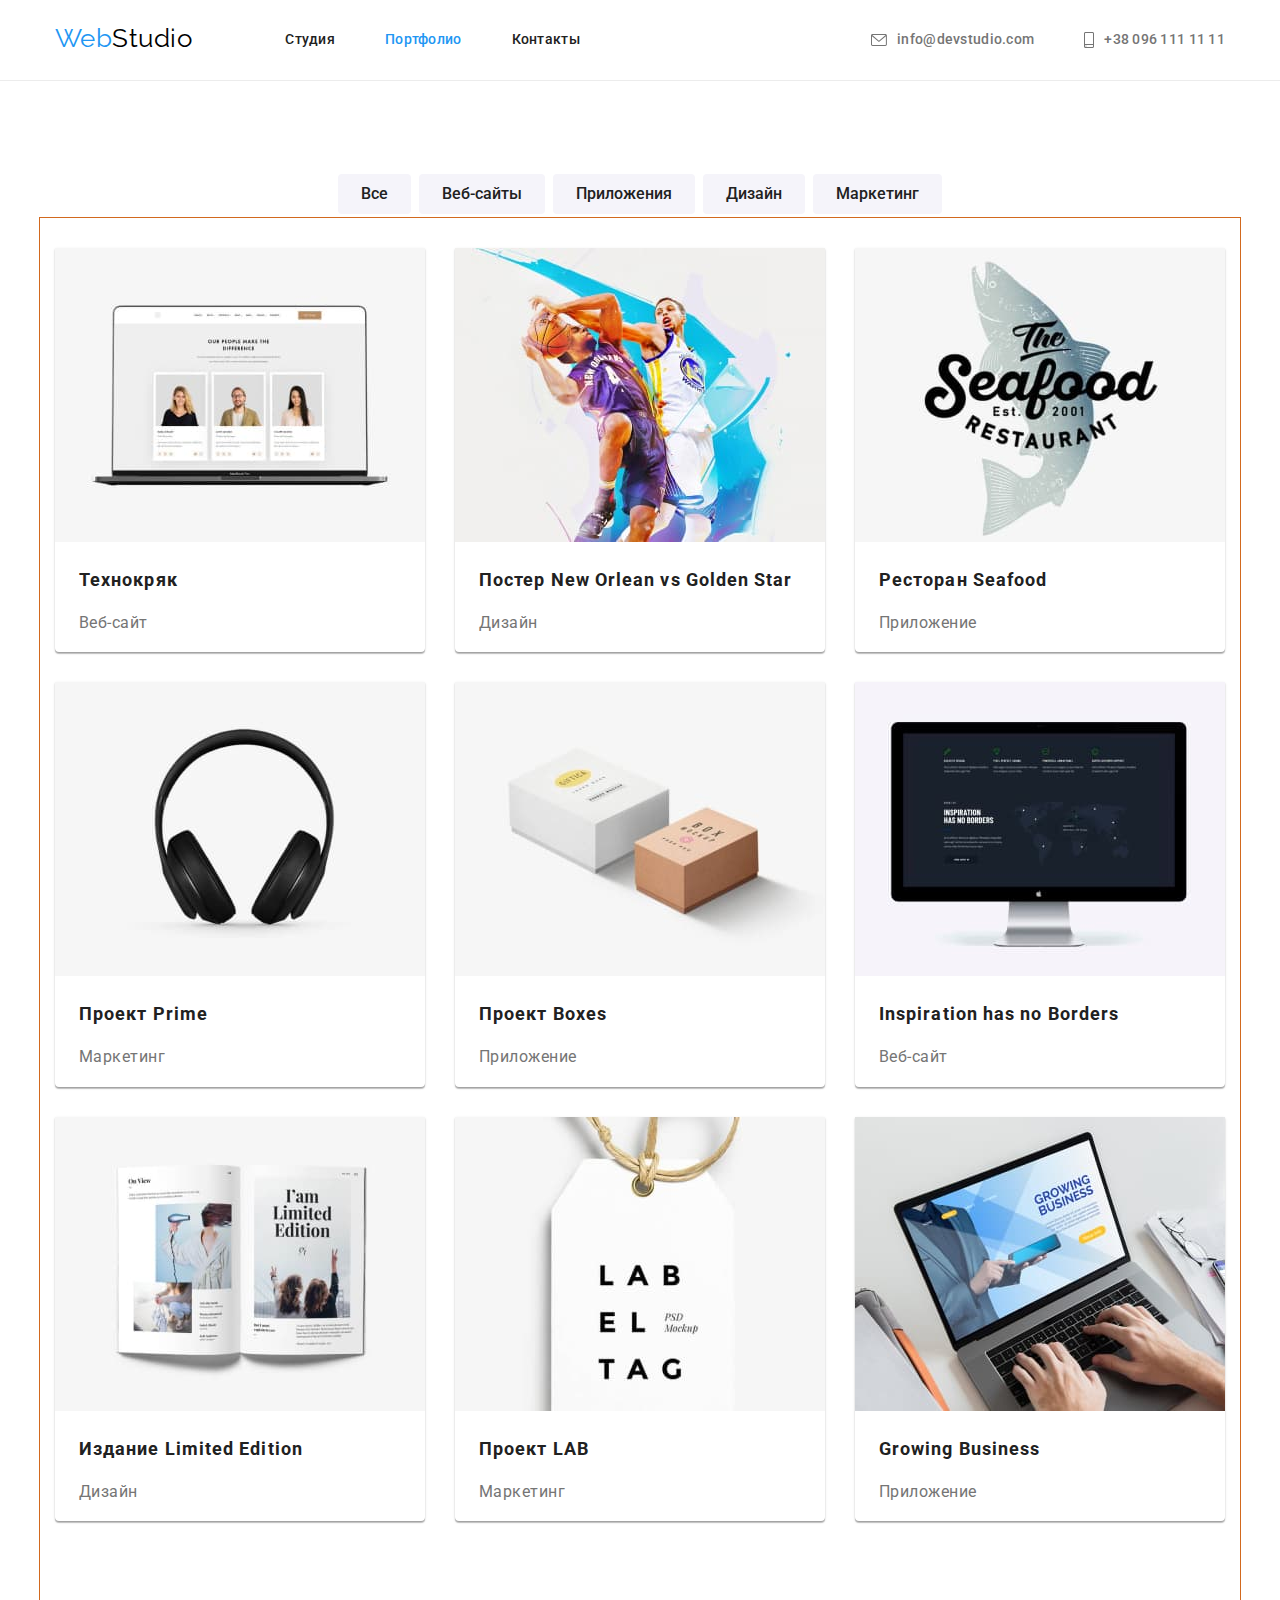
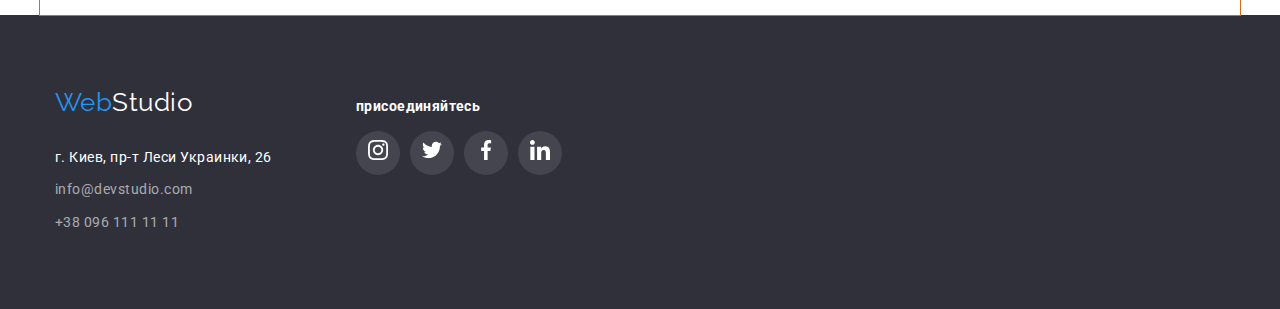
==== potrfolio.html @ 9ea330b9 "hero-button" ====
<!DOCTYPE html>
<html lang="en">
<head>
    <meta charset="UTF-8">
    <meta name="viewport" content="width=device-width, initial-scale=1.0">
    <title>Document</title>
    <link rel="preconnect" href="https://fonts.gstatic.com">
<link rel="stylesheet" href="https://fonts.googleapis.com/css2?family=Raleway:wght@700&family=Roboto:wght@400;500;700;900&display=swap">
<link rel="stylesheet" href="https://cdnjs.cloudflare.com/ajax/libs/modern-normalize/1.0.0/modern-normalize.min.css">    
<link rel="stylesheet" href="./css/modern-normalize.css">
    <link rel="stylesheet" href="./css/styles.css">
</head>
<body class="page">

    <!--шапка-->
    <header>
        <!-- container -->
        <div class="container main-nav">
            <nav class="nav">
            <a class="logo" href=""><span class="logo-web">Web</span>Studio</a>
                
                    <ul class="site-nav">
                        <li class="item"> <a href="./index.html" class="link">Студия</a></li>
                        <li class="item"> <a href="./potrfolio.html" class="link carent">Портфолио</a></li>
                        <li class="item"> <a href="" class="link">Контакты</a></li>
                    </ul>
                 </nav>
     
                 <ul class="nav-adress">
                   <li class="item">
                    <a href="mailto:info@devstudio.com" class="link"
                    aria-label="icon-envelope">
                    <svg class="address-icon" width="16"
                    height="12"> 
                      <use href="./images/symbol-defs.svg#icon-envelope"></use>
                    </svg>
                    info@devstudio.com
                    </a></li>
                   <li class="item">
                     <a href="tel:+380961111111" class="link" 
                     aria-label="phone">
                      <svg class="address-icon" width="10"
                      height="16">
                        <use href="./images/symbol-defs.svg#icon-smartphone"></use>
                      </svg> 
                      +38 096 111 11 11</a></li>
               </ul>
                 </div>
  </header>  
     <main>
         
     <ul class="title-btn">
         <li class="btn-btn">
             <button class="btn">Все</button>
         </li>
         <li class="btn-btn">
             <button class="btn">Веб-сайты</button>
         </li>
         <li class="btn-btn">
             <button class="btn">Приложения</button>
         </li>
         <li class="btn-btn">
             <button class="btn">Дизайн</button>
         </li>
         <li class="btn-btn">
             <button class="btn">Маркетинг</button>
         </li>
     </ul>
        
        <!--наши-работы-->
     <section class="box">

        <!-- flex-container -->
     <div class="title-flex">

         <h1 class="visually-hidden">работы</h1>
         <ul class="card-set">
             <li class="grid">
                 <article class="card">
                     <div class="card-thumb">
                 <img src="./images/studio-1.jpg" alt="Технокряк" width="370">
                     </div>
                 <div class="card-contents">
                 <h2 class="title">Технокряк</h2>
                 <p class="list">Веб-сайт</p>
                    </div>
                </article>
             </li>
             <li class="grid">
                <article class="card">
                    <div class="card-thumb">
                 <img src="./images/studio-2.jpg" alt="Постер" width="370">
                </div>
                <div class="card-contents">
                 <h2 class="title">Постер New Orlean vs Golden Star</h2>
                 <p class="list">Дизайн</p>
                    </div>
                </article>
                </li>
             <li class="grid">
                <article class="card">
                    <div class="card-thumb">
                 <img src="./images/studio-3.jpg" alt="Названіе ресторана" width="370">
                 </div>
                <div class="card-contents">
                 <h2 class="title">Ресторан Seafood</h2>
                 <p class="list">Приложение</p>
                    </div>
                </article>
                </li>
             <li class="grid">
                <article class="card">
                    <div class="card-thumb">
                 <img src="./images/studio-4.jpg" alt="Наушники" width="370">
                 </div>
                <div class="card-contents">
                 <h2 class="title">Проект Prime</h2>
                 <p class="list">Маркетинг</p>
                    </div>
                </article>
             </li>
             <li class="grid">
                <article class="card">
                    <div class="card-thumb">
                 <img src="./images/studio-5.jpg" alt="Проект Boxes" width="370">
                </div>
                <div class="card-contents">
                 <h2 class="title">Проект Boxes</h2>
                 <p class="list">Приложение</p>
                    </div>
                </article>
             </li>
             <li class="grid">
                <article class="card">
                    <div class="card-thumb">
                 <img src="./images/studio-6.jpg" alt="Inspiration has no Borders" width="370">
                 </div>
                <div class="card-contents">
                 <h2 class="title">Inspiration has no Borders</h2>
                 <p class="list">Веб-сайт</p>
                    </div>
                </article>
             </li>
             <li class="grid">
                <article class="card">
                    <div class="card-thumb">
                 <img src="./images/studio-7.jpg" alt="Издание Limited Edition" width="370">
                 </div>
                <div class="card-contents">
                 <h2 class="title">Издание Limited Edition</h2>
                 <p class="list">Дизайн</p>
                    </div>
                </article>
             </li>
             <li class="grid">
                <article class="card">
                    <div class="card-thumb">
                 <img src="./images/studio-8.jpg" alt="Проект LAB" width="370">
                </div>
                <div class="card-contents">
                 <h2 class="title">Проект LAB</h2>
                <p class="list">Маркетинг</p>
                    </div>
            </article>
             </li>
             <li class="grid">
                <article class="card">
                    <div class="card-thumb">
                 <img src="./images/studio-9.jpg" alt="Growing Business" width="370">
                </div>
                <div class="card-contents">
                 <h2 class="title">Growing Business</h2>
                 <p class="list">Приложение</p>
                    </div>
                </article>
             </li>
         </ul>
        </div>
        </section>
     
    </main>
<!-- footer -->
<footer class="footer">

    <!-- container -->

    <div class="container foot-div">
    <div>
  <a class="logo" href=""><span class="logo-web">Web</span>Studio</a>
  <address class="adres">

     <ul class="contact">
      <li class="links"><a href="" class="item-s">г. Киев, пр-т Леси Украинки, 26</a></li>
      <li class="links"><a href="mailto:info@devstudio.com" class="item">info@devstudio.com</a></li>
      <li class="links"><a href="tel:+380961111111" class="item">+38 096 111 11 11</a></li>
  </ul>
</address>
    </div>
  <!-- container -->
  <div class="footer-icons">
<section >
<h2 class="footer-title">присоединяйтесь</h2>
<ul class="social-icons">
  <li class="icon-s footer-li">
      <a href="">
        <svg class="leter-f" width="20"  height="20">
          <use  href="./images/symbol-defs.svg#icon-instagram">

          </use>
        </svg>
      </a>
  </li>
  <li class="icon-s footer-li">
      <a href="">
        <svg class="leter-f" width="20"  height="20">
          <use  href="./images/symbol-defs.svg#icon-twitter">

          </use>
        </svg>
      </a>
  </li>
  <li class="icon-s footer-li">
      <a href=""> 
        <svg class="leter-f" width="20"  height="20">
        <use  href="./images/symbol-defs.svg#icon-facebook">

        </use>
      </svg>
    </a>
  </li>
  <li class="icon-s footer-li">
      <a href="">
        <svg class="leter-f" width="20"  height="20">
          <use  href="./images/symbol-defs.svg#icon-linkedin">
          </use>
        </svg>
      </a>
  </li>
</ul>
</section>
</div>
</div>
</footer>
</body>
</html>
---- css/styles.css ----
:root { 
--primary-text-color: #757575; 
--title-text-color: #212121;  
--akcent-color:  #2196F3;
--logo-tekst: #000000;
--hero-100pr: #FFFFFF;
--white-footer-60pr:rgba(255, 255, 255, 0.6);

--backgraund: #2F303A; 
--primery-btn-color: #F5F4FA;
--social-icons: #afb1b8;
--card-grid: 30px;
--white-text-color-1: rgba(255, 255, 255, 0.1);
--backdrop:  rgba(0, 0, 0, 0.2);
}

body { 
color: var(--primary-text-color); 
font-family: Roboto, sans-serif; 
letter-spacing: 0.03em;}


.visually-hidden { 
position: absolute;
width: 1px; 
height: 1px; 
margin: -1px; 
border: 0; 
padding: 0; 
white-space: nowrap; 
clip-path: inset(100%); clip: rect(0 0 0 0); overflow: hidden;}


/* анульовання */

.section.no-padding {
    padding-top: 0;
    padding-bottom: 0;
}
.card-set .list {
    margin-top: 4;
    margin-bottom: 0;
}

img {
    display: block;
    max-width: 100%;
    height: auto;
}
 
.container {
margin-left: auto;
margin-right: auto;
width: 1200px;
padding-right: 15px;
padding-left: 15px;
}
  
    
/* main-nav */
header {
    border-bottom: 1px solid rgba(236, 236, 236, 1);;
}
.main-nav {
    justify-content: space-between;
    align-items: center;
    display: flex;
}
.nav {
    display: flex;
}
/* .nav-adress */
.nav-adress { 
    margin-left: auto;
    display: flex;
    padding-left: 0;
    margin-top: 0;
    margin-bottom: 0;


    font-weight: 500; 
    font-size: 14px; 
    line-height: 1.14; 
    letter-spacing: 0.02em;
    cursor: pointer;

    color: var(--primary-text-color);
}

.site-nav {
    justify-content: space-between;
    align-items: center;
    
    display: flex;
    margin-left: 93px;
    margin-top: 0;
    margin-bottom: 0;
    padding-left: 0;
}
/* logo */

.logo-web {color: var(--akcent-color);}

.nav .logo {
    padding-top: 24px;
    padding-bottom: 25px;
}
.logo {
    color: var(--logo-tekst); 
    font-family: Raleway, sans-serif;
    font-size: 26px; 
    line-height: 1.11; 
}
.site-nav .item +.item {
    margin-left: 50px;
}

.site-nav .link {
    display: block;
    padding-top: 32px;
    padding-bottom: 32px;
    

    color: var(--title-text-color);
    font-weight: 500; 
    font-size: 14px; 
    line-height: 1.14; 
    letter-spacing: 0.02em;
}

.site-nav .link:hover,
.site-nav .link:focus {
    color: var(--akcent-color);
}

.site-nav .carent {
    color: var(--akcent-color);
}

.nav-adress .item + .item {
    margin-left: 50px;
}

/* adres */
   
.nav-adress .link {
    display: flex;
    align-items: center;
    content: '';

    padding-top: 22px;
    padding-bottom: 22px;
    font-weight: 500;
    font-size: 14px;
    line-height: 1.14;
    letter-spacing: 0.02em;
color: var(--primary-text-color);
}
.address-icon {
    align-items: center;
    fill: currentColor;
    margin-right: 10px;
}
.address-icon:hover,
.address-icon:focus {
fill: var(--akcent-color);
}
/* .contact .link:last-child {
    margin-left: 50px;
} */

/* .contact li:not(:last-child) {
    margin-right: 50px;
} */

.nav-adress .link:hover, 
.nav-adress .link:focus {color: var(--akcent-color);}

/* hero */

.hero {
    max-width: 1600px;
    margin-right:auto;
    margin-left: auto;
    padding-top: 199px;
    padding-bottom: 201px;
    margin-top: 0px;
    margin-bottom: 0px;
    height: 600px;
    text-align: center;
    background-image: linear-gradient(to right,
    rgba(47, 48, 58, 0.4), rgba(47, 48, 58, 0.4)
),
url(../images/hero.jpg);
background-size: cover;
background-position: center;
text-align: center; 
}

.hero .hero-title {
    margin-bottom: 40px;
    margin-right:auto;
    margin-left: auto;
    color: var(--hero-100pr); 
    font-weight: 900; 
    font-size: 44px; 
    line-height: 1.36; 
    width: 696px;
    letter-spacing: 0.06em;
}

/* section */
.section {
    padding-top: 94px;
    padding-bottom: 94px;
}

.feature-list{
    display: flex;
    flex-wrap: wrap;
    
    margin-top: 0;
    margin-bottom: 0;
    padding-left: 0;
    list-style: none;
}
.feature-list .title {
    margin-top: 30px;
    margin-bottom: 10px;
}
.items::before { 
display: block;
content: '';
width: 270px;
height: 120px;
margin-bottom: 30px;
background-repeat: no-repeat;
background-position: center;
background-color: var(--primery-btn-color);

}

.items:nth-child(1)::before {
    background-image: url("../images/antenna.svg");
}

.items:nth-child(2)::before {
    background-image: url("../images/clock.svg");
}

.items:nth-child(3)::before {
    background-image: url("../images/diagram.svg");
}

.items:nth-child(4)::before {
    background-image: url("../images/astronaut.svg");
}


/* .items .icon-antenna {
    background-image: url(../images/symbol-defs.svg#icon-antenna);
} */
.feature-list .items {
width: 270px;
}

.feature-list .items +.items {
margin-left: 30px;
}

.feature-list .pic {
    width: 370px;
}

.feature-list .pic + .pic {
    margin-left: 30px;
}
.section-title,
.section .title,
.section .item {color: var(--title-text-color);}

.feature-list .title {
    margin-top: 0;
    margin-bottom: 10px;

    font-size: 14px; 
    line-height: 1.4;}

.section-title {
    margin-top: 0;
    margin-bottom: 50px;
    font-size: 36px; 
    line-height: 1.17;
    text-align: center;

}

.section .desc {
    margin-top: 0;
    margin-bottom: 0;

    font-weight: 400; 
    font-size: 14px; 
    line-height: 1.71;
}

.section .item {
    margin-top: 0;
    margin-bottom: 10px;

    font-weight: 500; 
    font-size: 16px; 
    line-height: 1.9;}

.section .link {
    padding-top: 0;
    padding-bottom: 0;
    margin-bottom: 16px;
    margin-top: 0;

    font-size: 16px; 
    line-height: 1.9;
}

.section.our {
    background-color: var(--primery-btn-color);
}

.section-user .user {
    flex-basis: calc(100% / 4 - var(--card-grid));
    margin-left: var(--card-grid);
    box-shadow: 0px 1px 3px rgba(0, 0, 0, 0.12), 0px 1px 1px rgba(0, 0, 0, 0.14), 0px 2px 1px rgba(0, 0, 0, 0.2);
border-radius: 0px 0px 4px 4px;
}
.section-user {
    margin-left: calc(-1 * var(--card-grid));
    display: flex;
    flex-wrap: wrap;
    padding-left: 0;
    margin-top: 0;
    margin-bottom: 0;
    text-align: center;
    
}
.pic-content {
    padding-top: 30px;
    padding-bottom: 30px;
    background-color: var(--white-footer-60pr);
}
/* social-icons */
.social-icons {
    display: flex;
    justify-content: center;
    padding-left: 0;
    color: var(--primary-text-color);
}
.social-icons .icon-s {
    display: flex;
    justify-content: center;
    align-items: center;
    width: 44px;
    height: 44px;
    border-radius: 50%;
}
.social-icons .icon-s + .icon-s {
    margin-left: 10px;
}
.social-icons .icon-s

.leter {
    fill: var(--social-icons);
}
.icon-s:hover .leter{
    fill: var(--hero-100pr);
}

.social-icons .icon-s:hover,
.social-icons .icon-s:focus {
    background-color: var(--akcent-color);
}
.icon-s.footer-li {
    background-color: var(--white-text-color-1);
    fill: var(--hero-100pr);
}
.leter-f {
    fill: var(--hero-100pr);
}
/* .section-user .link {
    margin-bottom: 30px;
} */

/* .section-user .user + .user {
margin-left: 30px;
} */

/* Постоянные клиенты */

.regular {
padding-bottom: 97px;
}

.client-title {
 padding: 0;
  margin: 50px auto 0;
  display: flex;
  justify-content: space-between;
  color: var(--social-icons);
}

.client-item {
    color: var(--social-icons);

}
.client-wraper {
    width: 170px;
  height: 90px;
  border: 1px solid currentColor;
  border-radius: 4px;
  display: flex;
  justify-content: center;
  align-items: center;
}

.icon-c {
    fill: currentColor;
}
 .icon-c:hover {
    fill: var(--akcent-color);
}

/* footer */

.footer {
    display: flex;
    justify-content: center;
    background: var(--backgraund);

}
.footer-ul {
    margin: 20px 0 0;
  }

.footer .logo, 
.footer .item-s {color: var(--hero-100pr);}

.adres .item {
    color: var(--white-footer-60pr);
}

.adres .item:hover,
.adres .item:focus {
    color: var(--hero-100pr);
}
.footer .contact {
    display: block;
    flex-wrap: wrap;
    padding-left: 0;
    margin-top: 20px;
width: 231px;
    font-weight: normal; 
    font-size: 14px; 
    line-height: 1.71;
}
.contact .links {
    display: inline-block;
    flex-wrap: wrap;
    margin-top: 9px;
}
.footer .container {
    padding-top: 60px;
    padding-bottom: 60px;
}
.footer-title {
    font-style: normal;
  font-weight: bold;
    padding-left: 0;
    font-size: 14px;
    line-height: 1.14;
    letter-spacing: 0.03em;
    color: var(--hero-100pr);

}

.footer-icons {
    display: flex;
    justify-content: center;
    align-items: center;
    padding-top: 0;
    padding-bottom: 0;
    width: 206px;
  margin: 12px auto 40px 70px;
}

.foot-div {
    display: flex;
    align-items: baseline;
}

/* button */
.button {
    border-radius: 4px;
    padding: 10px 32px;
    border: 1px solid transparent;

    color: var(--hero-100pr); 
    background-color: var(--akcent-color); 
    
    font-family: inherit; 
    font-weight: 700; 
    font-size: 16px; 
    line-height: 1.87; 
    letter-spacing: 0.06em;
    align-items: center;
    over
}

.title-btn {
    justify-content: center;
    padding-top: 93px;
    padding-bottom: 34px;
    display: flex;
padding-left: 0;
margin-top: 0;
margin-bottom: 0;
}

.title-btn .btn-btn + .btn-btn {
    margin-left: 8px;
}
.btn {
    display: inline-block;
    border-radius: 4px;
    padding: 6px 22px;
    border: 1px solid transparent;

    color: var(--title-text-color); 
    background: var(--primery-btn-color); 
    
    font-family: inherit; 
    font-weight: 500; 
    font-size: 16px; 
    line-height: 1.62;
    text-align: center;
}

.btn:hover,
.btn:focus {
    color: var(--hero-100pr); 
    background: var(--akcent-color);
}

/* portfolio */
/* container */
.title-flex {
    margin-right: auto;
   margin-left: auto;
    padding-right: 15px;
    padding-bottom: 94px;
    padding-left: 15px;
    width: 1200px;
    outline: 1px solid chocolate;
}

.card-contents .title {
    margin-top: 0;
    margin-bottom: 4px;
    width: 322px;

    color: var(--title-text-color);
    font-weight: 700;
    font-size: 18px;
    line-height: 2;
    letter-spacing: 0.06em;
}
.card-set {
    display: flex;
    flex-wrap: wrap;
    padding-left: 0;
    margin-top: calc(-1 * var(--card-grid));
    margin-bottom: 0;
    margin-left: calc(-1 * var(--card-grid));
}
.card-set .grid {
    flex-basis: calc(100% / 3 - var(--card-grid));
    margin-top: var(--card-grid);
    margin-left: var(--card-grid);
    box-shadow: 0px 1px 3px rgba(0, 0, 0, 0.12), 0px 1px 1px rgba(0, 0, 0, 0.14), 0px 2px 1px rgba(0, 0, 0, 0.2);
border-radius: 0px 0px 4px 4px;
}

.card-contents {
    padding: 20px 24px;
}
 
.caption .title {
    margin-top: 20px;

    color: var(--title-text-color); 
    font-size: 18px; line-height: 2;
    letter-spacing: 0.06em;
}

.caption .list {
    margin-top: 0;
    margin-bottom: 20px;

    font-weight: 400; 
    font-size: 16px; 
    line-height: 1.87;
}
/* backdrop */
.backdrop-sign {
    position: fixed;
    top: 0;
    left: 0;
    width: 100%;
    height: 100%;
    background-color: var(--backdrop);
    
}
.backdrop-sign {
    opacity: 0;
    pointer-events: none;
}
.modal-sign {
    position: absolute;
    top: 50%;
    left: 50%;
    transform: translateX(-50%) translateY(-50%);
    width: 528px;
    height: 581px;
    background-color: var(--hero-100pr);
    padding: 30px;
}
 .modal-colse {
     position: absolute;
     top: 6px;
     right: 6px;
     align-items: center;
     justify-content: center;
    width: 30px;
    height: 30px;
    background-color: var(--hero-100pr);
    border: 1px solid rgba(0, 0, 0, 0.1);
 }
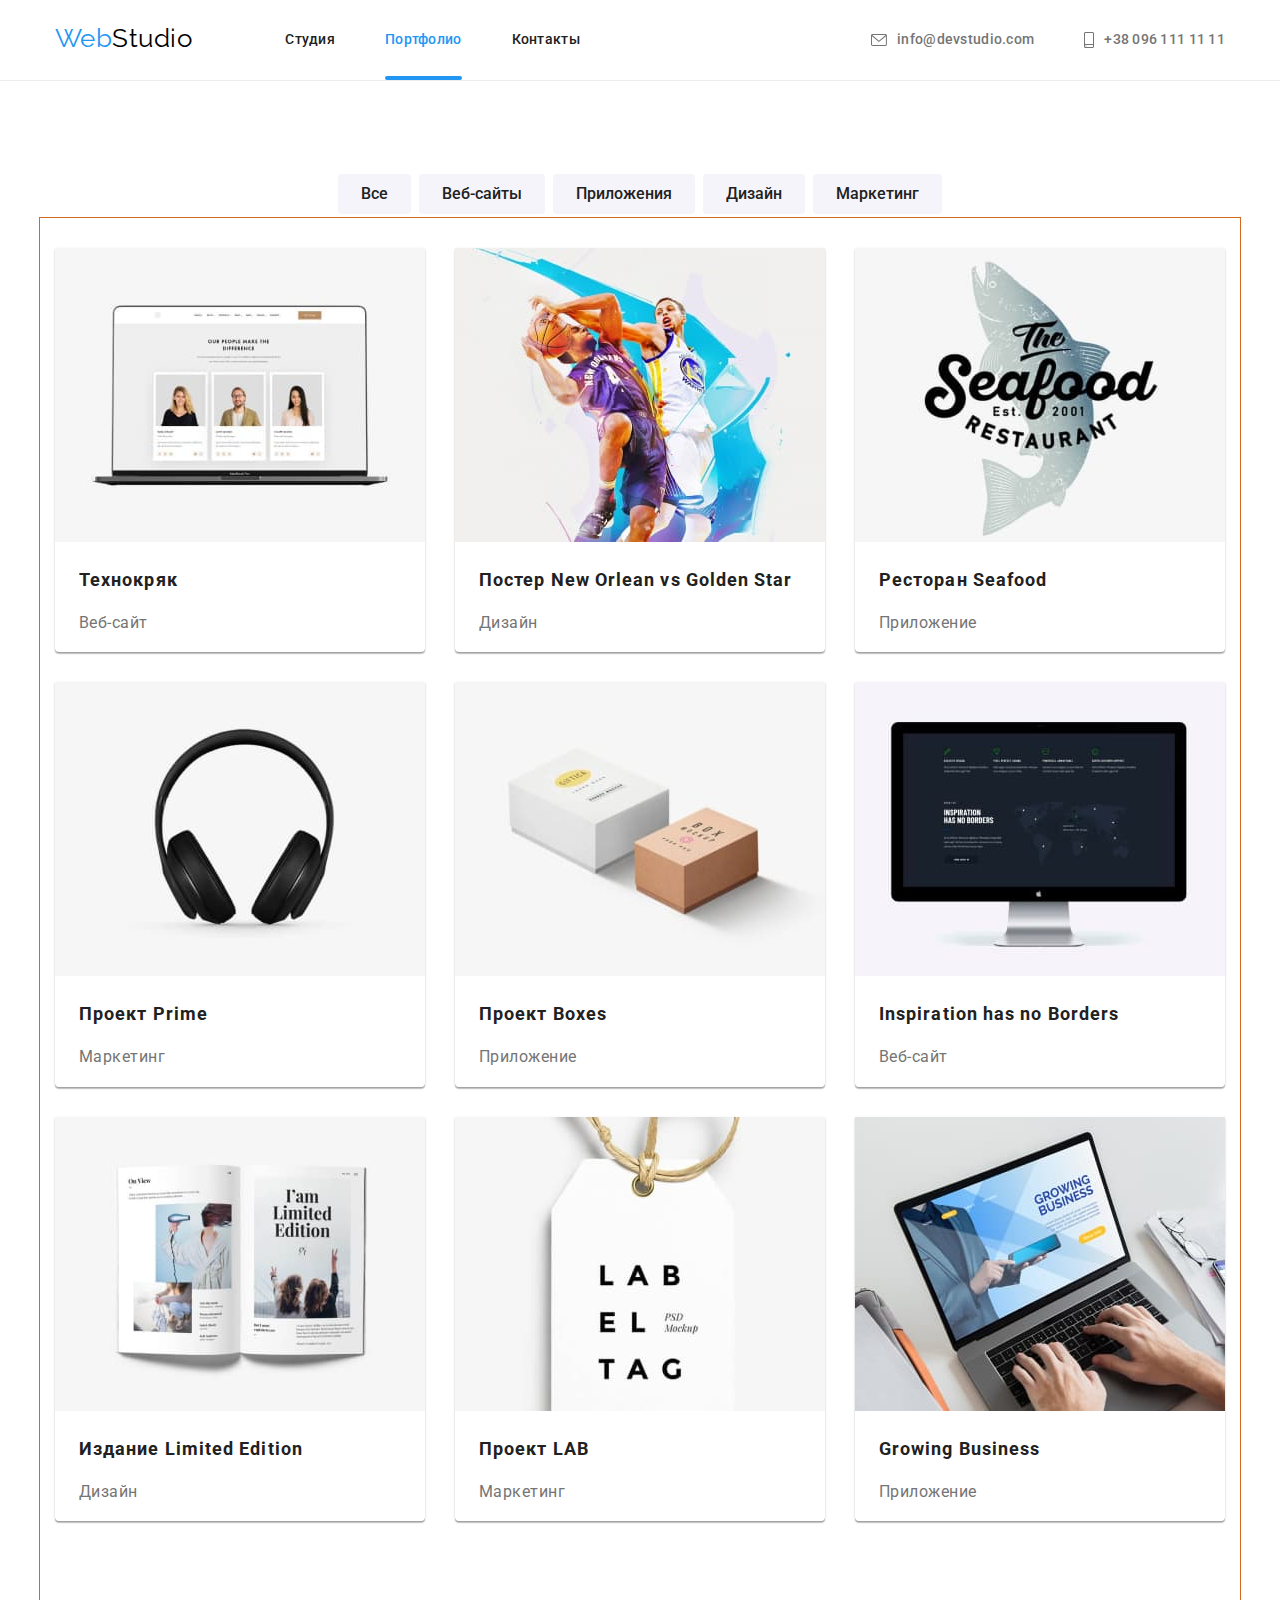
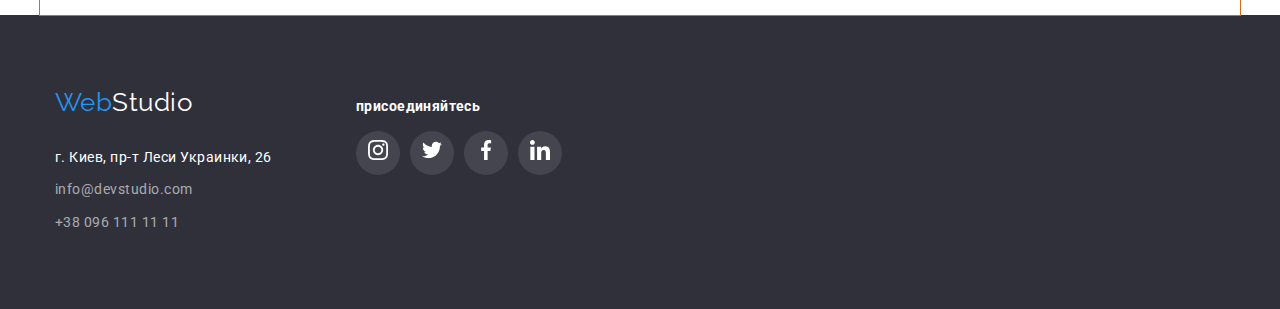
==== commit 1e8a411d: "hm5" ====
--- a/potrfolio.html
+++ b/potrfolio.html
@@ -12,7 +12,7 @@
 </head>
 <body class="page">
 
-    <!--шапка-->
+    <!--шапка--> 
     <header>
         <!-- container -->
         <div class="container main-nav">
--- a/css/styles.css
+++ b/css/styles.css
@@ -11,7 +11,11 @@
 --social-icons: #afb1b8;
 --card-grid: 30px;
 --white-text-color-1: rgba(255, 255, 255, 0.1);
+--bg-hero-color: rgba(47, 48, 58, 0.4);
+--feature-list-bg-color: rgba(47, 48, 58, 0.8);
 --backdrop:  rgba(0, 0, 0, 0.2);
+
+--animation: 250ms cubic-bezier(0.4, 0, 0.2, 1);
 }
 
 body { 
@@ -116,6 +120,7 @@
 }
 
 .site-nav .link {
+    position: relative;
     display: block;
     padding-top: 32px;
     padding-bottom: 32px;
@@ -126,6 +131,7 @@
     font-size: 14px; 
     line-height: 1.14; 
     letter-spacing: 0.02em;
+    transition: color var(--animation);
 }
 
 .site-nav .link:hover,
@@ -133,8 +139,33 @@
     color: var(--akcent-color);
 }
 
+.site-nav .link::after {
+    content: '';
+    position: absolute;
+    bottom: 0;
+    left: 0;
+    width: 100%;
+    height: 4px;
+
+    background-color: var(--akcent-color);
+    border-radius: 2px;
+    opacity: 0;
+    
+    transition: opacity var(--animation);
+}
+
+
+.site-nav .link:hover::after,
+.site-nav .link:focus::after {
+    opacity: 1;
+}
+
 .site-nav .carent {
     color: var(--akcent-color);
+}
+
+.site-nav .carent::after {
+   opacity: 1;
 }
 
 .nav-adress .item + .item {
@@ -144,9 +175,10 @@
 /* adres */
    
 .nav-adress .link {
+position: relative;
+
     display: flex;
     align-items: center;
-    content: '';
 
     padding-top: 22px;
     padding-bottom: 22px;
@@ -155,11 +187,34 @@
     line-height: 1.14;
     letter-spacing: 0.02em;
 color: var(--primary-text-color);
-}
+transition: color var(--animation);
+}
+
+/* .nav-adress .link::after {
+    content: '';
+    position: absolute;
+    bottom: 0;
+    width: 100%;
+    height: 5px;
+
+    background-color: var(--akcent-color);
+    border-radius: 4px;
+
+    opacity: 0;
+
+    transition: opacity var(--animation);
+}
+
+.nav-adress .link:hover::after,
+.nav-adress .link:focus::after {
+    opacity: 1;
+} */
+
 .address-icon {
     align-items: center;
     fill: currentColor;
     margin-right: 10px;
+    transition: color 250ms cubic-bezier(0.4, 0, 0.2, 1);
 }
 .address-icon:hover,
 .address-icon:focus {
@@ -189,7 +244,7 @@
     height: 600px;
     text-align: center;
     background-image: linear-gradient(to right,
-    rgba(47, 48, 58, 0.4), rgba(47, 48, 58, 0.4)
+    var(--bg-hero-color), var(--bg-hero-color)
 ),
 url(../images/hero.jpg);
 background-size: cover;
@@ -269,6 +324,7 @@
 }
 
 .feature-list .pic {
+    position: relative;
     width: 370px;
 }
 
@@ -286,6 +342,25 @@
     font-size: 14px; 
     line-height: 1.4;}
 
+    .feature-list
+    .pic-title {  
+        position: absolute;
+        width: 370px;
+        height: 70px;
+        padding: 27px 0;
+
+    bottom: 0;
+    margin-top: 0;
+    margin-bottom: 0;
+    font-weight: 700;
+    font-size: 14px; 
+    line-height: 1.17;
+    text-transform: uppercase;
+    text-align: center;
+
+    color: var(--hero-100pr);
+    background-color:var(--feature-list-bg-color);    
+}
 .section-title {
     margin-top: 0;
     margin-bottom: 50px;
@@ -361,14 +436,15 @@
     width: 44px;
     height: 44px;
     border-radius: 50%;
+    transition: background-color var(--animation);
 }
 .social-icons .icon-s + .icon-s {
     margin-left: 10px;
 }
-.social-icons .icon-s
 
 .leter {
     fill: var(--social-icons);
+    transition: color var(--animation));
 }
 .icon-s:hover .leter{
     fill: var(--hero-100pr);
@@ -419,15 +495,18 @@
   display: flex;
   justify-content: center;
   align-items: center;
+  transition: color var(--animation);
 }
 
 .icon-c {
     fill: currentColor;
 }
- .icon-c:hover {
-    fill: var(--akcent-color);
-}
-
+
+
+.client-wraper:hover,
+.client-wraper:focus {
+color: var(--akcent-color);
+}
 /* footer */
 
 .footer {
@@ -445,6 +524,7 @@
 
 .adres .item {
     color: var(--white-footer-60pr);
+    transition: color var(--animation);
 }
 
 .adres .item:hover,
@@ -541,6 +621,9 @@
     font-size: 16px; 
     line-height: 1.62;
     text-align: center;
+
+    transition: background var(--animation),
+    color 250ms var(--animation);
 }
 
 .btn:hover,
